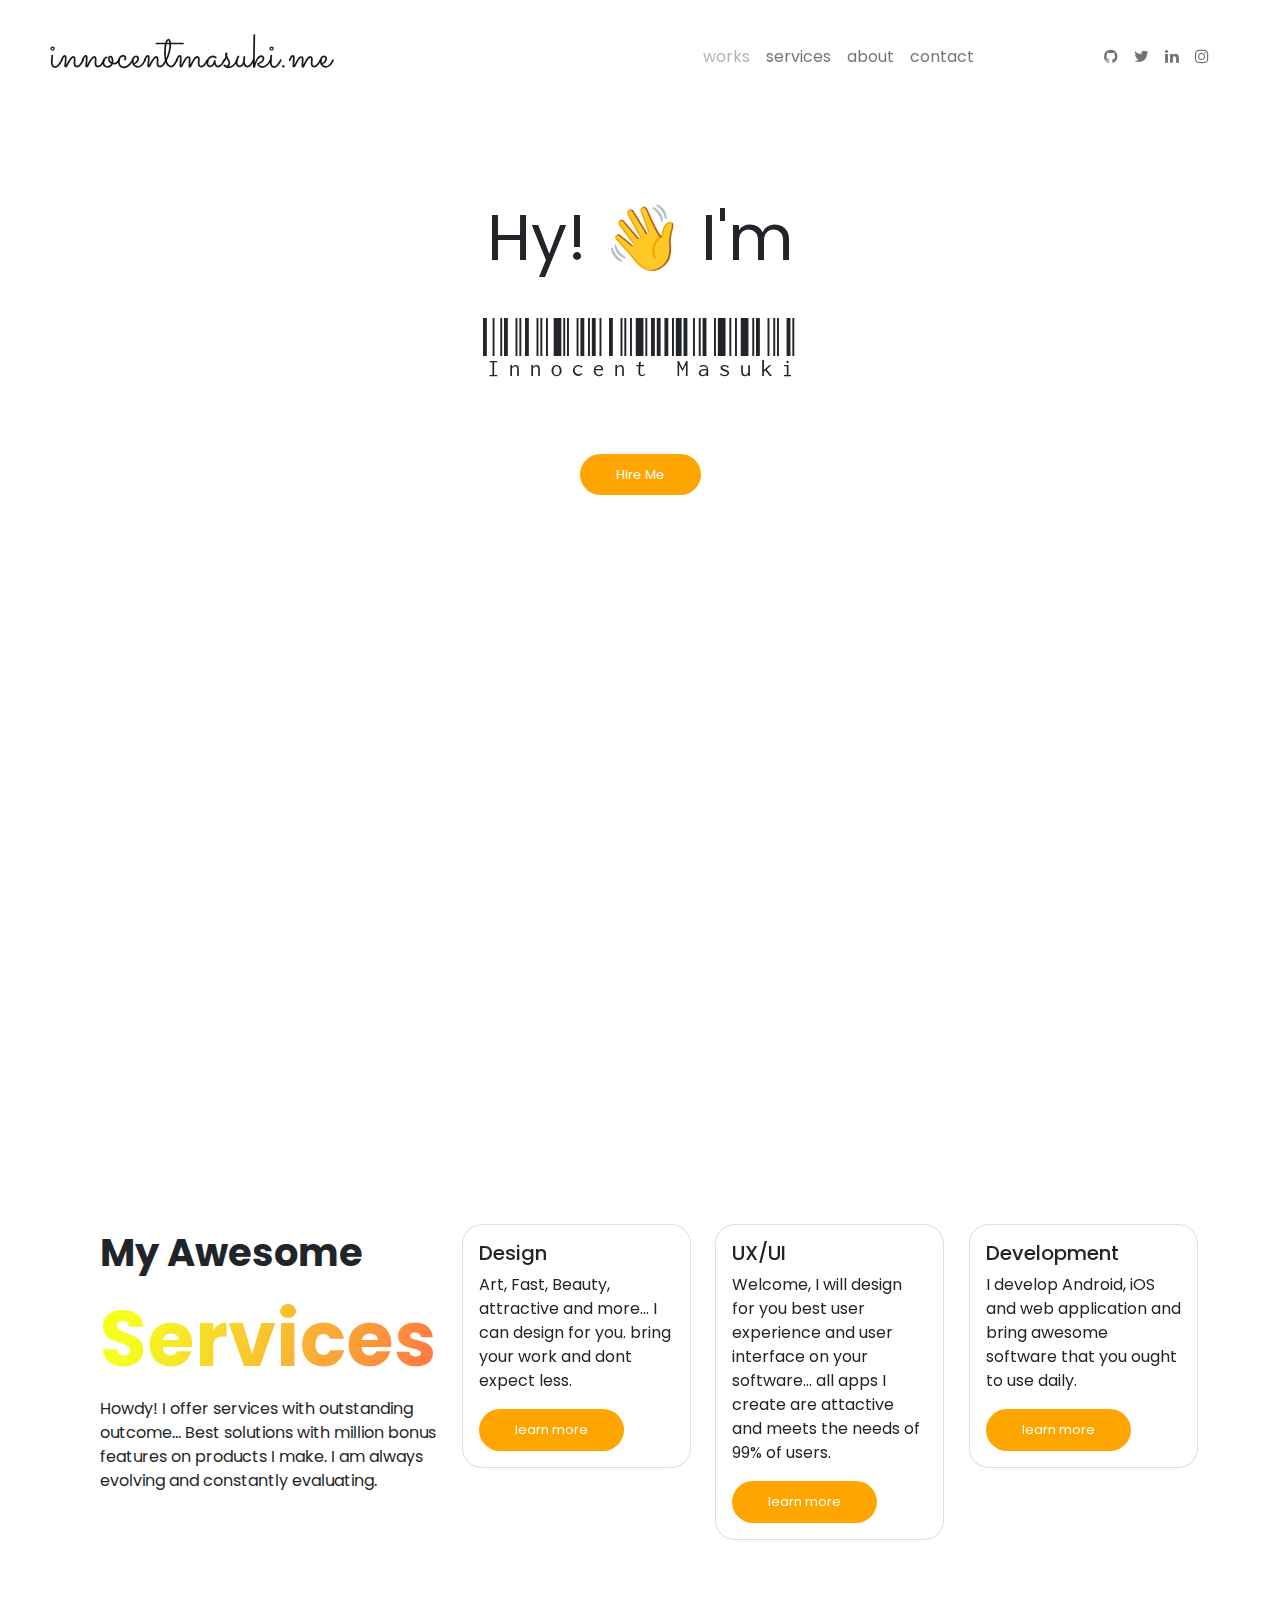
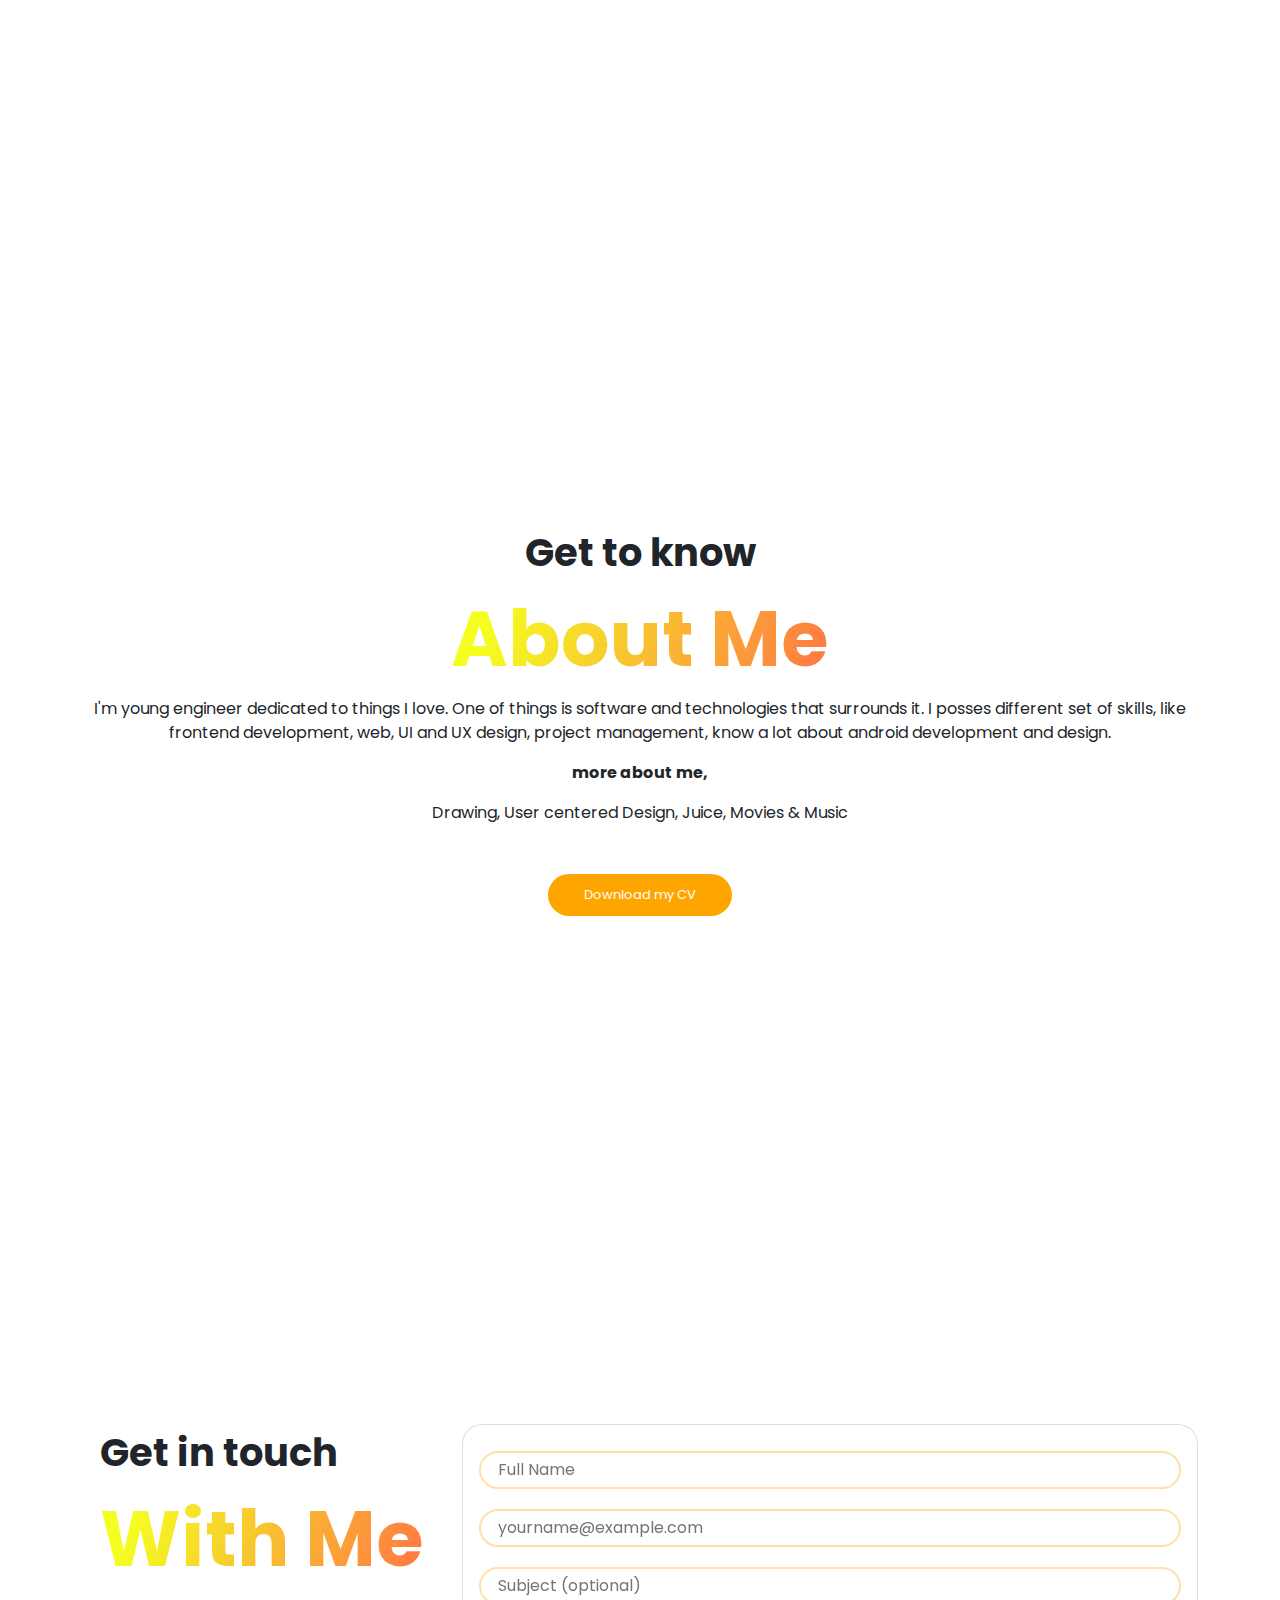
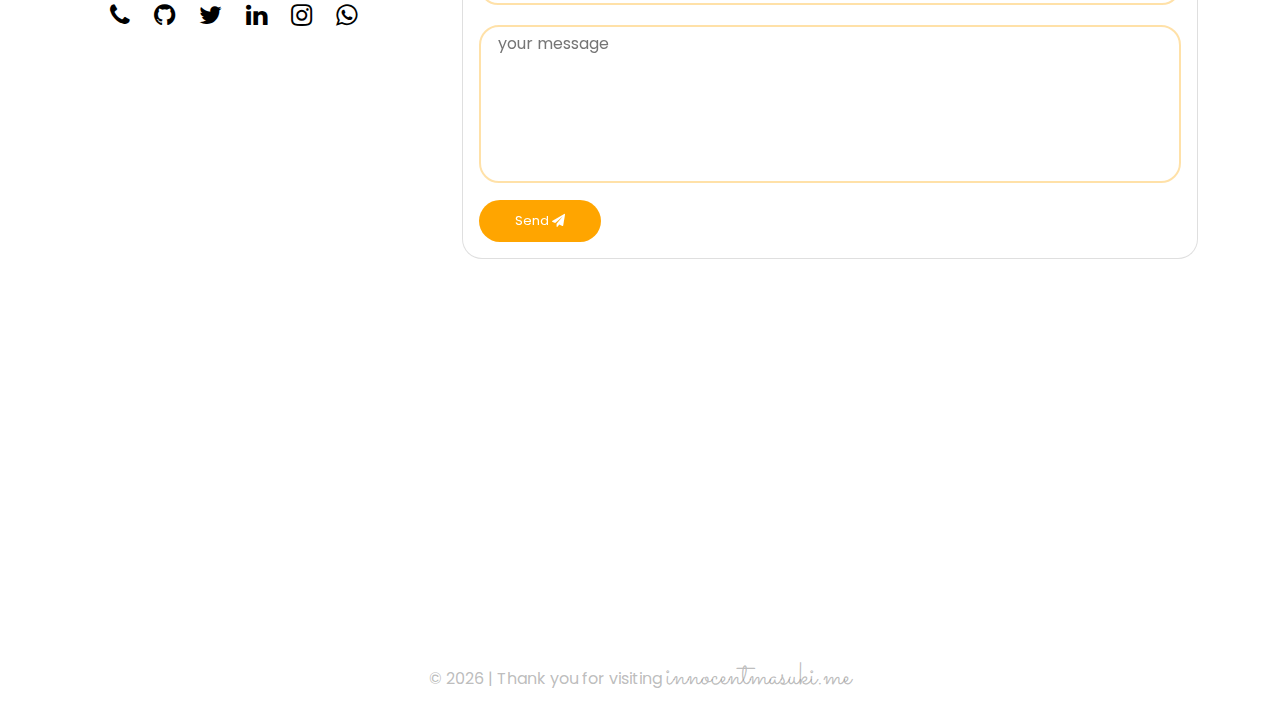
==== index.html @ 060659ef "removed" ====
<!DOCTYPE html>
<html lang="en">

<head>
    <meta charset="UTF-8">
    <meta http-equiv="X-UA-Compatible" content="IE=edge">
    <meta name="viewport" content="width=device-width, initial-scale=1.0">
    <meta name="description" content="Design, UX/UI & Software development professional. Hire me to develop and design your software with best quality at affordable price.">
    <meta name="keywords" content="innocent masuki,Innocent Masuki, INNOCENT MASUKI,masuki,Masuki,MASUKI,INNOCENT,innocent,Software developer in Tanzania, Tanzania, IT, Android Developer,Tanzania IT, Tanzania, UX,UI,Design,mobile,developer,">
    <meta name="author" content="Innocent Masuki">

    <meta property="og:image" content="./assets/social.png">
    <meta property="og:image:type" content="image/png">
    <meta property="og:image:width" content="2000">
    <meta property="og:image:height" content="2000">
    <meta property="og:url" content="https://innocentmasuki.me">
    <meta property="og:title" content="Software Developer">
    <meta property="og:description" content="Design, UI/UI & Software development professional. Hire me to develop and design your software with best quality at affordable price.">

    <!-- <meta property="og:type" content="website">removed website attribut -->


    <title>Innocent Masuki</title>

    <link rel="stylesheet" href="./css/styles.css">
    <link rel="stylesheet" href="./bootstrap-5.0.0-dist/css/bootstrap.min.css">
    <link rel='icon' href='./assets/favicon.png' type='image/png' />

    <link rel="preconnect" href="https://fonts.gstatic.com">
    <link href="https://fonts.googleapis.com/css2?family=Poppins&family=Sacramento&display=swap" rel="stylesheet">
    <link href="https://fonts.googleapis.com/css2?family=Coiny&family=Joti+One&family=Libre+Barcode+128+Text&display=swap" rel="stylesheet">

    <link rel="stylesheet" href="https://cdnjs.cloudflare.com/ajax/libs/font-awesome/4.7.0/css/font-awesome.min.css">

    <meta name="google-site-verification" content="e09lzl2rSvcFw3GvDun3nV1nfIzBJ1OybgFtKkezHaw" />

    <style>
        .firework {
            position: absolute;
        }
        
        .explosion {
            position: absolute;
            left: -2px;
            bottom: 0;
            width: 4px;
            height: 80px;
            transform-origin: 50% 100%;
            /* background-color: rgba(0,0,0,.2); */
            overflow: hidden;
        }
        
        .explosion:nth-child(1) {
            transform: rotate(0deg) translateY(-15px);
        }
        
        .explosion:nth-child(2) {
            transform: rotate(30deg) translateY(-15px);
        }
        
        .explosion:nth-child(3) {
            transform: rotate(60deg) translateY(-15px);
        }
        
        .explosion:nth-child(4) {
            transform: rotate(90deg) translateY(-15px);
        }
        
        .explosion:nth-child(5) {
            transform: rotate(120deg) translateY(-15px);
        }
        
        .explosion:nth-child(6) {
            transform: rotate(150deg) translateY(-15px);
        }
        
        .explosion:nth-child(7) {
            transform: rotate(180deg) translateY(-15px);
        }
        
        .explosion:nth-child(8) {
            transform: rotate(210deg) translateY(-15px);
        }
        
        .explosion:nth-child(9) {
            transform: rotate(240deg) translateY(-15px);
        }
        
        .explosion:nth-child(10) {
            transform: rotate(270deg) translateY(-15px);
        }
        
        .explosion:nth-child(11) {
            transform: rotate(300deg) translateY(-15px);
        }
        
        .explosion:nth-child(12) {
            transform: rotate(330deg) translateY(-15px);
        }
        
        .explosion::before {
            content: '';
            position: absolute;
            left: 0;
            right: 0;
            top: 100%;
            height: 40px;
        }
        
        @keyframes explosion {
            0% {
                top: 100%;
            }
            33%,
            100% {
                top: -50%;
            }
        }
        
        #firework1 {
            left: 50%;
            top: 50%;
            transform: scale(1);
        }
        
        #firework1 .explosion::before {
            animation: explosion 2s ease-in-out infinite;
            background-color: #FC67F7;
        }
        
        #firework2 {
            left: 40%;
            top: 45%;
            transform: scale(.7);
        }
        
        #firework2 .explosion::before {
            animation: explosion 2s .6s ease-in-out infinite;
            background-color: #7DFE63;
            background-color: #0d6efd;
        }
        
        #firework3 {
            left: 60%;
            top: 65%;
            transform: scale(.4);
        }
        
        #firework3 .explosion::before {
            animation: explosion 2s .4s ease-in-out infinite;
            background-color: #ffa500;
        }
    </style>
</head>

<body>
    <nav class="navbar navbar-expand-lg navbar-light bg-glass" id="navbar">
        <div class="container-fluid">
            <a class="navbar-brand navbar-left" href="#">innocentmasuki.me</a>

            <div class="collapse navbar-collapse" id="navbarSupportedContent">
                <ul class="navbar-nav navbar-center me-auto mb-2 mb-lg-0">
                    <li class="nav-item">
                        <a class="nav-link disabled" href="#works">works</a>
                    </li>
                    <li class="nav-item">
                        <a class="nav-link" href="#services">services</a>
                    </li>
                    <li class="nav-item">
                        <a class="nav-link" href="#about">about</a>
                    </li>
                    <li class="nav-item">
                        <a class="nav-link" href="#contact">contact</a>
                    </li>
                </ul>
                <ul class="navbar-nav navbar-right me-auto mb-2 mb-lg-0">
                    <li class="nav-item">
                        <a class="nav-link" href="https://github.com/Diggerati" target="_blank"><i class="fa fa-github"></i></a>
                    </li>
                    <li class="nav-item">
                        <a class="nav-link" href="https://twitter.com/MasukiInnocent" target="_blank"><i class="fa fa-twitter"></i></a>
                    </li>
                    <li class="nav-item">
                        <a class="nav-link" href="https://www.linkedin.com/in/innocent-masuki-988013173/" target="_blank"><i class="fa fa-linkedin"></i></a>
                    </li>

                    <li class="nav-item">
                        <a class="nav-link" href="https://www.instagram.com/_digerati/" target="_blank"><i class="fa fa-instagram"></i></a>
                    </li>
                </ul>
            </div>


        </div>
    </nav>

    <main>
        <div class="container-fluid heroimage">
            <div class="container hero">
                <div class="row" align="center">
                    <div class="col-md col-sm masuki_section">
                        <div>
                            <span>Hy! 👋 I'm</span>
                            <br>
                            <span style="font-family: 'Libre Barcode 128 Text', cursive;">Innocent Masuki</span>
                        </div>
                    </div>

                </div>
                <div class="row" style="padding: 5% 10% 0 10%;">
                    <div class="col-sm" align="center">
                        <a href="mailto:innocentmasuki99@gmail.com" class="btn btn-masuki">Hire Me</a>
                    </div>
                </div>

            </div>

        </div>



        <div style="scroll-behavior: smooth;">
            <div class="pagechild" id="services">
                <div class="container" style="height: 100%; width: 100%; z-index: 3;">
                    <div class="row" style="padding: 12% 0 12% 0;">
                        <div class=" col-lg-4" style="padding-left: 30px;">
                            <span class="headerSm">My Awesome</span>
                            <br>
                            <span class="masukiText headerBg">Services</span>
                            <p>Howdy! I offer services with outstanding outcome... Best solutions with million bonus features on products I make. I am always evolving and constantly evaluating.</p>
                        </div>
                        <div class="col-lg-8">
                            <div class="row">
                                <div class="col-lg">
                                    <div class="card masuki_cards bg-glass" style="border-radius: 20px;">
                                        <div class="card-body">
                                            <h5 class="card-title">Design</h5>
                                            <p class="card-text">Art, Fast, Beauty, attractive and more... I can design for you. bring your work and dont expect less. </p>
                                            <a href="" class="btn btn-masuki">learn more</a>
                                        </div>
                                    </div>
                                </div>
                                <div class="col-md">
                                    <div class="card bg-glass masuki_cards" style="border-radius: 20px;">
                                        <div class="card-body">
                                            <h5 class="card-title">UX/UI</h5>
                                            <p class="card-text">Welcome, I will design for you best user experience and user interface on your software... all apps I create are attactive and meets the needs of 99% of users.</p>
                                            <a href="" class="btn btn-masuki">learn more</a>
                                        </div>
                                    </div>
                                </div>
                                <div class="col-md">
                                    <div class="card masuki_cards bg-glass" style="border-radius: 20px;">
                                        <div class="card-body">
                                            <h5 class="card-title">Development</h5>
                                            <p class="card-text">I develop Android, iOS and web application and bring awesome software that you ought to use daily.</p>
                                            <a href="" class="btn btn-masuki">learn more</a>
                                        </div>
                                    </div>
                                </div>

                            </div>
                        </div>
                    </div>
                </div>
            </div>
            <!-- <div class="pagechild" id="works">works</div> -->
            <div class="pagechild" id="about">
                <div class="container">
                    <div class="row" style="padding: 12% 0 12% 0;">
                        <div class="col-md" align="center">
                            <span class="headerSm">Get to know</span>
                            <br>
                            <span class="masukiText headerBg">About Me</span>
                            <p>I'm young engineer dedicated to things I love. One of things is software and technologies that surrounds it. I posses different set of skills, like frontend development, web, UI and UX design, project management, know a lot
                                about android development and design.</p>
                            <p><strong>more about me,</strong></p>
                            <p>Drawing, User centered Design, Juice, Movies & Music</p>

                            <a href="" class="btn btn-masuki" style="margin-top: 3%;">Download my CV</a>
                        </div>
                    </div>
                </div>

            </div>
            <div class="pagechild" id="contact">
                <div class="container">
                    <div class="row" style="padding: 12% 0 12% 0;">
                        <div class="col-lg-4" style="padding-left: 30px;">
                            <span class="headerSm">Get in touch</span>
                            <br>
                            <span class="masukiText headerBg">With Me</span>
                            <br>
                            <div contact_social_links style="margin-bottom: 20px;">
                                <a href="tel:+255766073577"><i class="fa fa-phone"></i></a>
                                <a href="https://github.com/Diggerati" target="_blank"><i class="fa fa-github"></i></a>
                                <a href="https://twitter.com/MasukiInnocent" target="_blank"><i class="fa fa-twitter"></i></a>
                                <a href="https://www.linkedin.com/in/innocent-masuki-988013173/" target="_blank"><i class="fa fa-linkedin"></i></a>
                                <a href="https://www.instagram.com/_digerati/" target="_blank"><i class="fa fa-instagram"></i></a>
                                <a href="https://wa.me/255712244720?text=Hello+Innocent&lang=en"><i class="fa fa-whatsapp"></i></a>
                            </div>
                        </div>
                        <div class="col-lg-8">
                            <div class="card bg-glass" id="contact_card" style="border-radius: 20px;">
                                <div class="card-body">
                                    <form action="https://formspree.io/f/xzbyevao" method="POST">
                                        <input masuki-box type="text" name="guest_name" id="guest-name" placeholder="Full Name" required>
                                        <input masuki-box type="email" name="guest_mail" id="guest-mail" placeholder="yourname@example.com" required>
                                        <input masuki-box type="text" name="message_sub" id="subject" placeholder="Subject (optional)">
                                        <textarea name="guest_message" id="guest-message" masuki-box rows="6" style="resize: none;" placeholder="your message" required></textarea>
                                        <a href="./index.html/#contact" target="_blank" rel="noopener noreferrer"><button type="submit" name="send_mail" class="btn btn-masuki">Send <i class="fa fa-send"></i></button></a>
                                        <div class="results"></div>
                                    </form>

                                </div>
                            </div>
                        </div>
                    </div>
                </div>

            </div>

        </div>


        <script data-name="BMC-Widget" data-cfasync="false" src="https://cdnjs.buymeacoffee.com/1.0.0/widget.prod.min.js" data-id="innocent" data-description="Support me on Buy me a coffee!" id="coffee" data-message="" data-color="#ffa500" data-position="right"
            data-x_margin="18" data-y_margin="15"></script>

    </main>

    <audio id="happyBirthday" autoplay loop preload="auto">
        <source src="./sounds/indaclub.mp3" type="audio/mpeg">
    </audio>
    <footer align="center">
        <span style="color: rgba(134, 134, 134, 0.555);">&copy; <script>document.write(new Date().getFullYear());</script> | Thank you for visiting  <span style="font-family: 'Sacramento', cursive; font-size: 32px;">innocentmasuki.me</span> </span>
    </footer>
    <!-- <script>
        window.onload = function() {
            document.getElementById("happyBirthday").play();
        }
    </script> -->
    <script src="./js/main.js"></script>
    <script type="text/javascript" src="./js/vanilatilt.js"></script>
    <script src="./bootstrap-5.0.0-dist/js/bootstrap.min.js"></script>

    <script type="text/javascript">
        VanillaTilt.init(document.querySelectorAll(".masuki_cards"), {
            max: 25,
            speed: 500
        });

        // VanillaTilt.init(document.getElementById("contact_card"), {
        //     max: 2,
        //     speed: 300
        // });
    </script>

</body>

</html>
---- css/styles.css ----
* {
    font-family: 'Poppins', sans-serif;
}

html {
    scroll-behavior: smooth;
}

main {
    height: auto;
}

body {
    width: 100%;
    background-image: url(../assets/images/backbg.jpg);
    background-size: cover;
    background-repeat: repeat-y;
    /* overflow-x: hidden; */
}

.heroimage {
    height: 100vh;
}

.masukiText {
    /* background: linear-gradient(to right, #c6ffdd, #fbd786, #f7797d); */
    background-image: linear-gradient( 109.6deg, rgba(244, 255, 32, 1)11.2%, rgba(255, 115, 68, 1) 100.6%);
    background-clip: text;
    -webkit-background-clip: text;
    background-size: cover;
    color: transparent;
}

.hero {
    margin-top: 190px;
}

.masuki_section {
    font-size: 5vw;
}

[hireme] {
    position: absolute;
    text-align: center;
    background-color: red;
    bottom: calc(100vh - 80%);
}

.pagechild {
    height: 100vh;
    width: 100%;
}

.headerSm {
    font-size: 3vw;
    font-weight: bold;
}

.headerBg {
    font-size: 6vw;
    font-weight: bolder;
}

[contact_social_links]>a {
    text-decoration: none;
    margin: 10px;
    font-size: 25px;
    transition: 0.7s;
    color: black;
}

[contact_social_links]>a:hover {
    color: grey;
    transition: 0.7s;
}

[masuki-box] {
    width: 100%;
    margin: 10px 0 10px 0;
    padding: 5px 1% 5px 1%;
    background: transparent;
    border-radius: 20px;
    text-indent: 10px;
    border: 2px solid #ffa60057;
}

#contact_card {
    transition: 0.3s;
    transform-style: preserve-3d;
    transform: perspective(1000px);
}

#contact_card:hover {
    transition: 0.3s;
    box-shadow: 0px 0px 30px #ffa60071;
}

.masuki_cards {
    transition: 0.3s;
    transform-style: preserve-3d;
    transform: perspective(1000px);
}

.card-body {
    transform: translateZ(50px);
    -webkit-transform: translateZ(50px);
}

.masuki_cards:hover {
    transition: 0.3s;
    box-shadow: 0px 0px 30px #ffa60071;
}

footer {
    padding-top: 5%;
    height: auto;
    width: 100%;
}

@media (max-width:768px) {
    .masuki_section {
        text-align: center;
        font-size: 13vw;
    }
    .masuki_right {
        display: none;
    }
    .pagechild {
        height: auto;
        width: 100%;
    }
    /* come back here to fix */
    .masuki_cards {
        margin: 20px;
    }
    .headerSm {
        font-size: 5vw;
    }
    .headerBg {
        font-size: 12vw;
    }
    .navbar-brand {
        text-align: center;
    }
    #contact_card {
        margin: 20px;
    }
    [masuki-box] {
        border: 2px solid #ffa600;
    }
}

@media (max-width:425px) {
    .masuki_section {
        font-size: 15vw;
    }
    .pagechild {
        height: auto;
        width: 100%;
    }
    /* come back here to fix */
    .masuki_cards {
        margin: 20px;
    }
    .headerSm {
        font-size: 5vw;
    }
    .headerBg {
        font-size: 12vw;
    }
    .navbar-brand {
        text-align: center;
    }
    #contact_card {
        margin: 20px;
    }
    [masuki-box] {
        border: 2px solid #ffa600;
    }
}
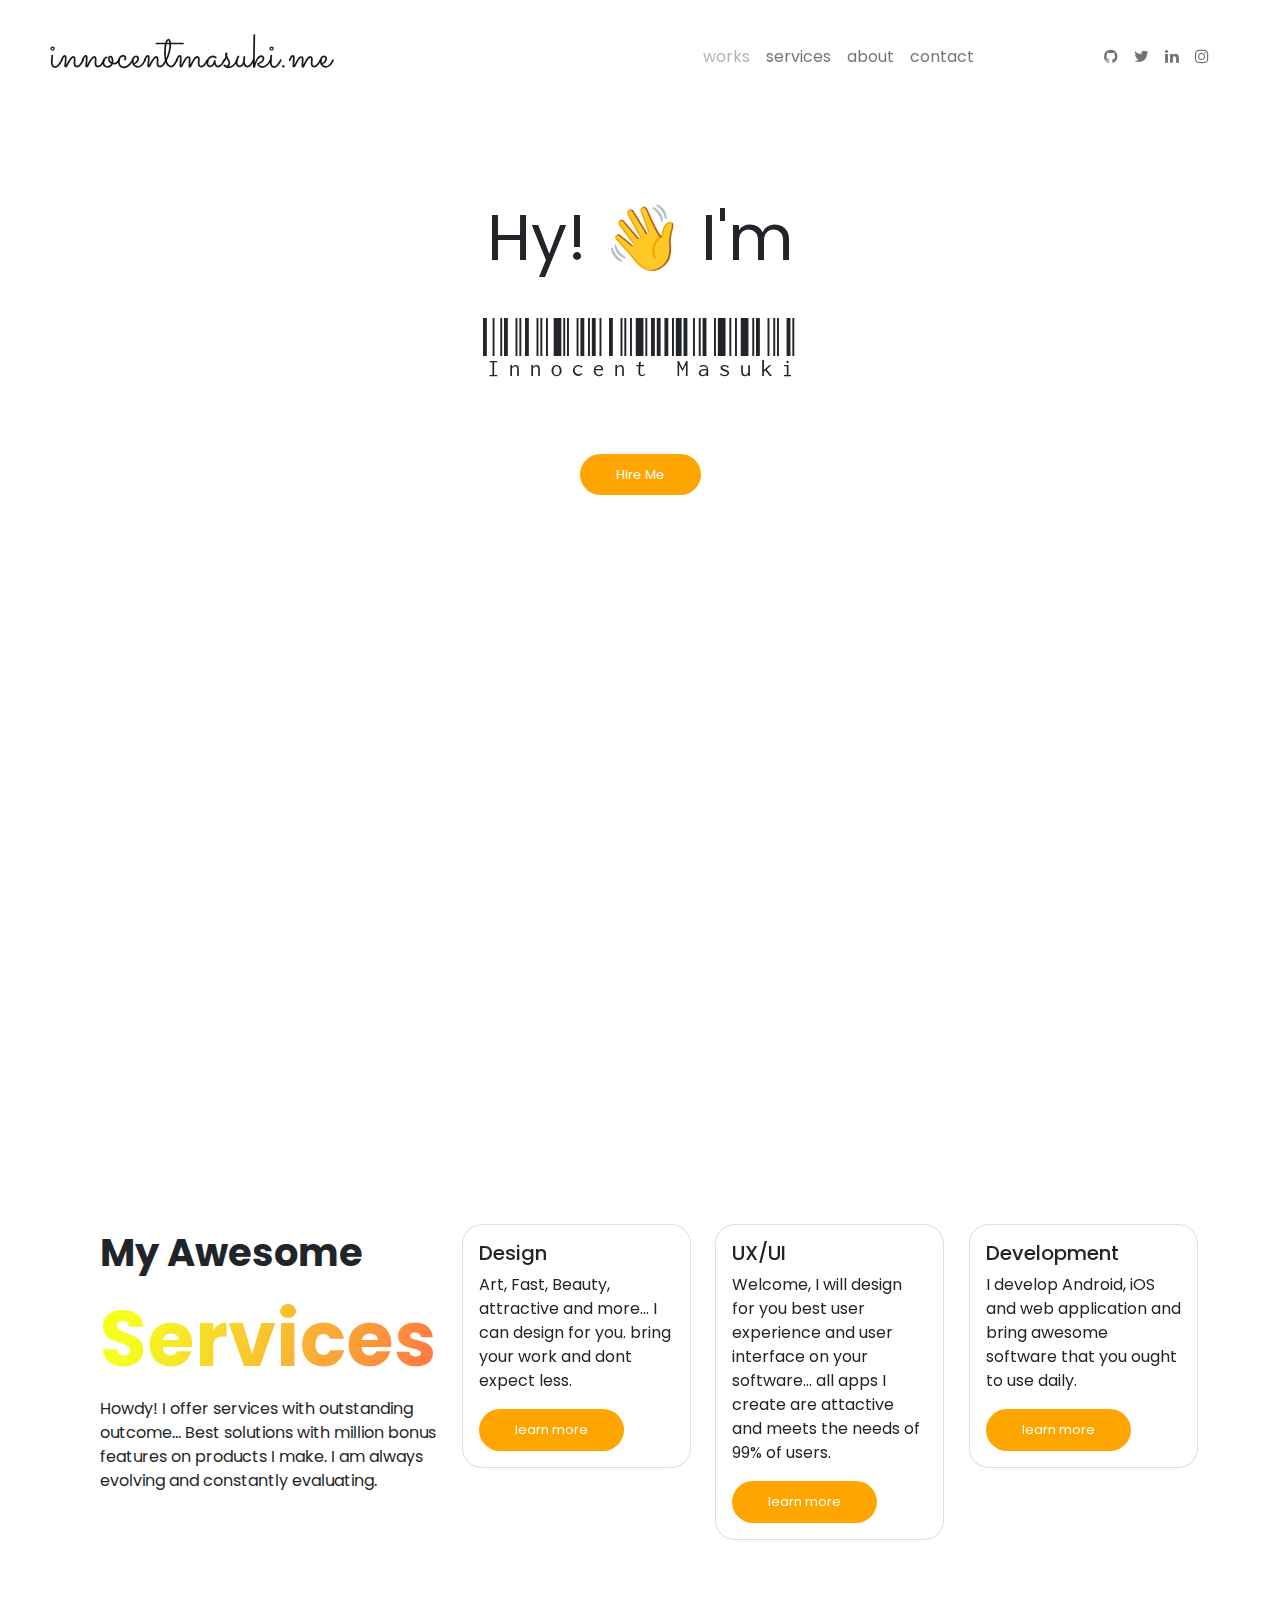
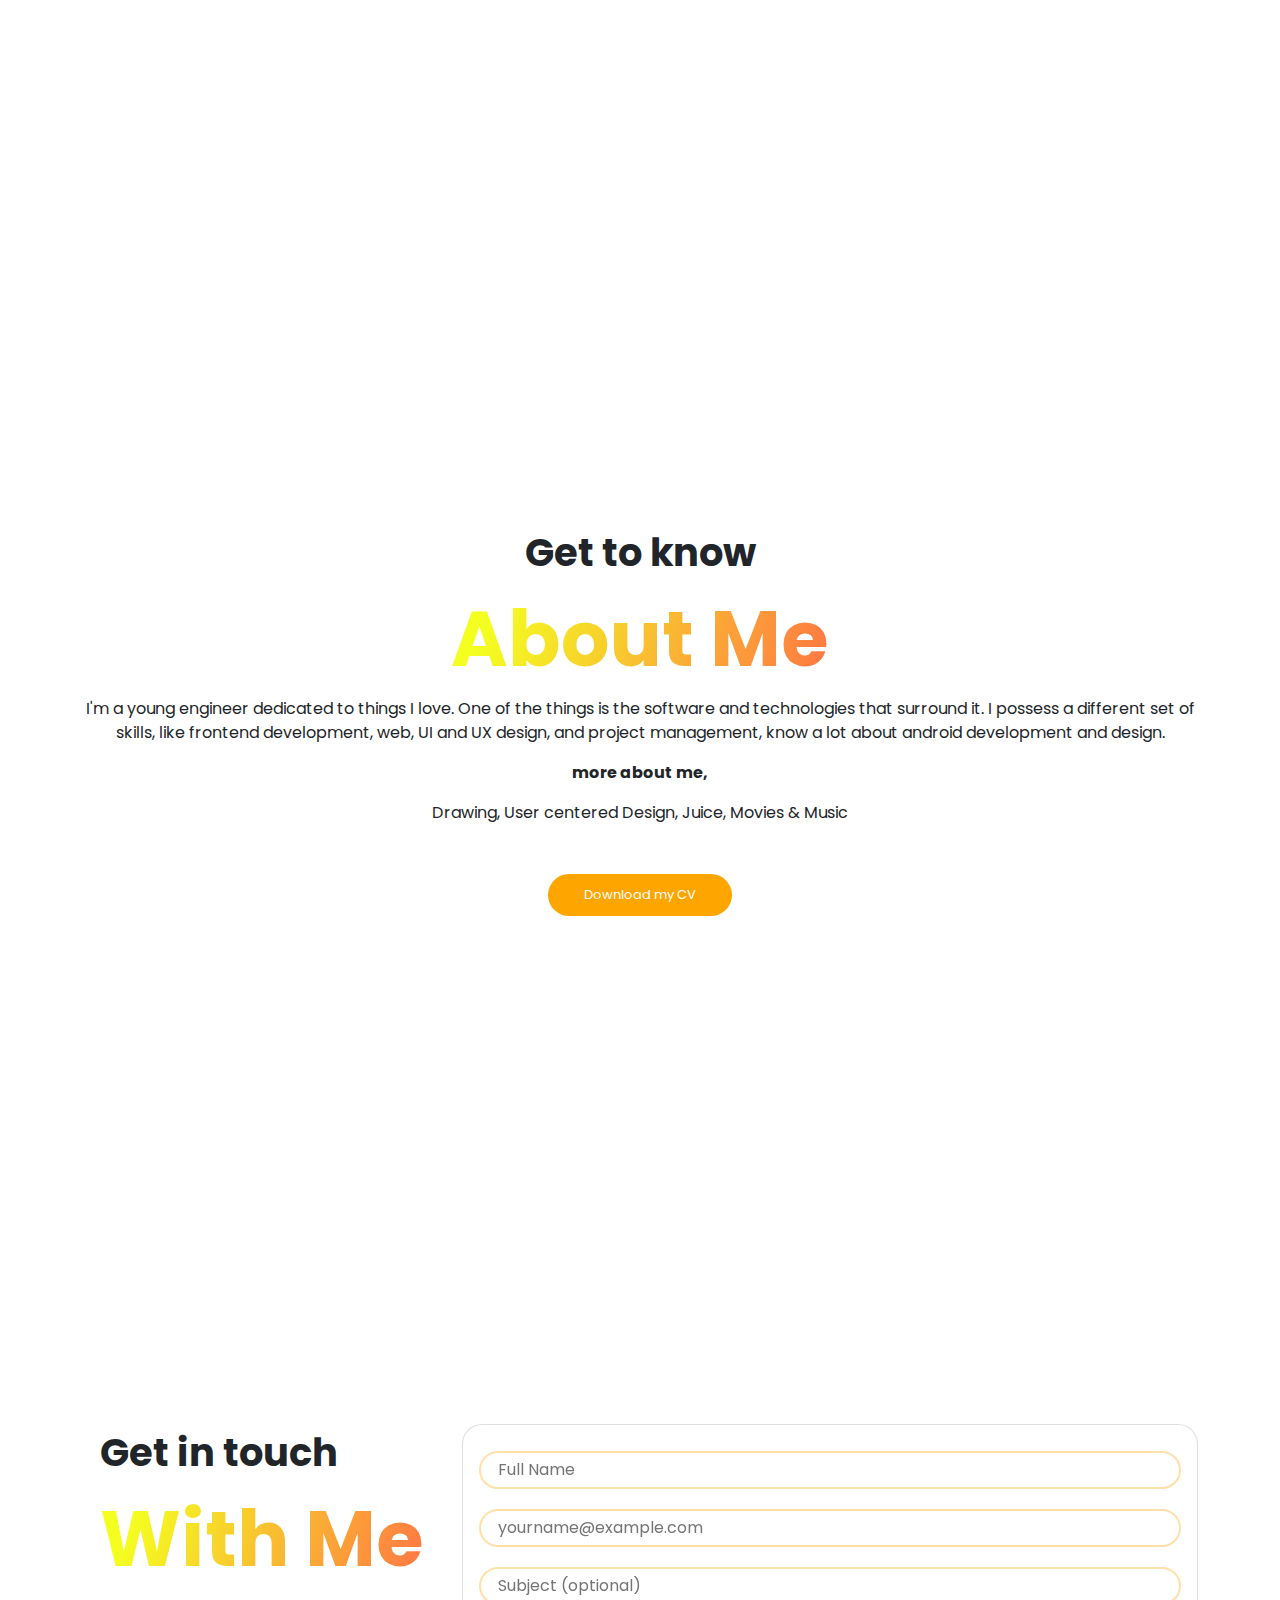
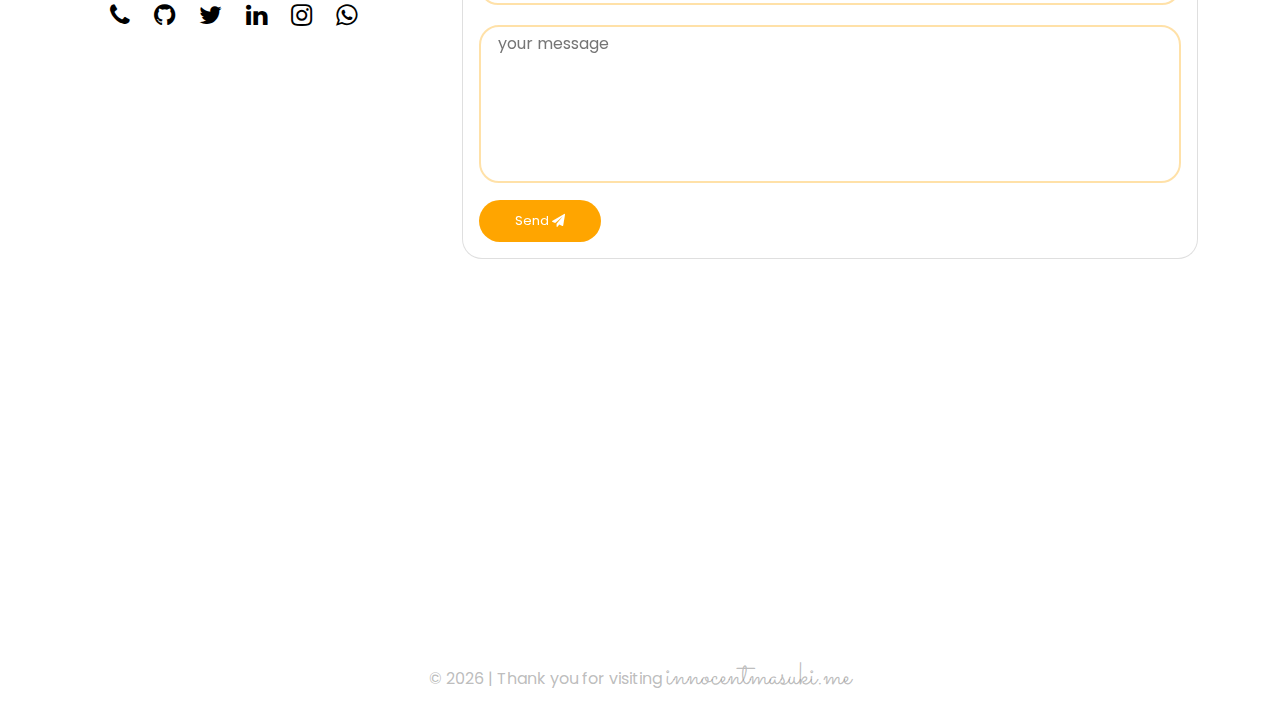
==== commit 274161a5: "Update index.html" ====
--- a/index.html
+++ b/index.html
@@ -185,7 +185,7 @@
                     </li>
 
                     <li class="nav-item">
-                        <a class="nav-link" href="https://www.instagram.com/_digerati/" target="_blank"><i class="fa fa-instagram"></i></a>
+                        <a class="nav-link" href="https://www.instagram.com/iamdigerati/" target="_blank"><i class="fa fa-instagram"></i></a>
                     </li>
                 </ul>
             </div>
@@ -272,12 +272,11 @@
                             <span class="headerSm">Get to know</span>
                             <br>
                             <span class="masukiText headerBg">About Me</span>
-                            <p>I'm young engineer dedicated to things I love. One of things is software and technologies that surrounds it. I posses different set of skills, like frontend development, web, UI and UX design, project management, know a lot
-                                about android development and design.</p>
+                            <p>I'm a young engineer dedicated to things I love. One of the things is the software and technologies that surround it. I possess a different set of skills, like frontend development, web, UI and UX design, and project management, know a lot about android development and design.</p>
                             <p><strong>more about me,</strong></p>
                             <p>Drawing, User centered Design, Juice, Movies & Music</p>
 
-                            <a href="" class="btn btn-masuki" style="margin-top: 3%;">Download my CV</a>
+                            <a href="./assets/documents/Innocent_Masuki_Resume.pdf" target="_blank" class="btn btn-masuki" style="margin-top: 3%;">Download my CV</a>
                         </div>
                     </div>
                 </div>
@@ -296,8 +295,8 @@
                                 <a href="https://github.com/Diggerati" target="_blank"><i class="fa fa-github"></i></a>
                                 <a href="https://twitter.com/MasukiInnocent" target="_blank"><i class="fa fa-twitter"></i></a>
                                 <a href="https://www.linkedin.com/in/innocent-masuki-988013173/" target="_blank"><i class="fa fa-linkedin"></i></a>
-                                <a href="https://www.instagram.com/_digerati/" target="_blank"><i class="fa fa-instagram"></i></a>
-                                <a href="https://wa.me/255712244720?text=Hello+Innocent&lang=en"><i class="fa fa-whatsapp"></i></a>
+                                <a href="https://www.instagram.com/iamdigerati/" target="_blank"><i class="fa fa-instagram"></i></a>
+                                <a href="https://wa.me/255766073577?text=Hello+Innocent&lang=en"><i class="fa fa-whatsapp"></i></a>
                             </div>
                         </div>
                         <div class="col-lg-8">
@@ -328,17 +327,20 @@
 
     </main>
 
-    <audio id="happyBirthday" autoplay loop preload="auto">
-        <source src="./sounds/indaclub.mp3" type="audio/mpeg">
-    </audio>
+
     <footer align="center">
         <span style="color: rgba(134, 134, 134, 0.555);">&copy; <script>document.write(new Date().getFullYear());</script> | Thank you for visiting  <span style="font-family: 'Sacramento', cursive; font-size: 32px;">innocentmasuki.me</span> </span>
     </footer>
-    <!-- <script>
-        window.onload = function() {
-            document.getElementById("happyBirthday").play();
-        }
-    </script> -->
+
+    
+    
+    <script bot-name="meniscus-for-business" 
+bot-height="500px" bot-width="300px" bot-id="ff9a1334-ea70-4bb9-8438-50268f92df13"
+src=https://cdn.meniscus.co/meniscus-cdn/meniscus.min.js>
+</script>
+    
+    
+    
     <script src="./js/main.js"></script>
     <script type="text/javascript" src="./js/vanilatilt.js"></script>
     <script src="./bootstrap-5.0.0-dist/js/bootstrap.min.js"></script>
@@ -357,4 +359,4 @@
 
 </body>
 
-</html>+</html>
